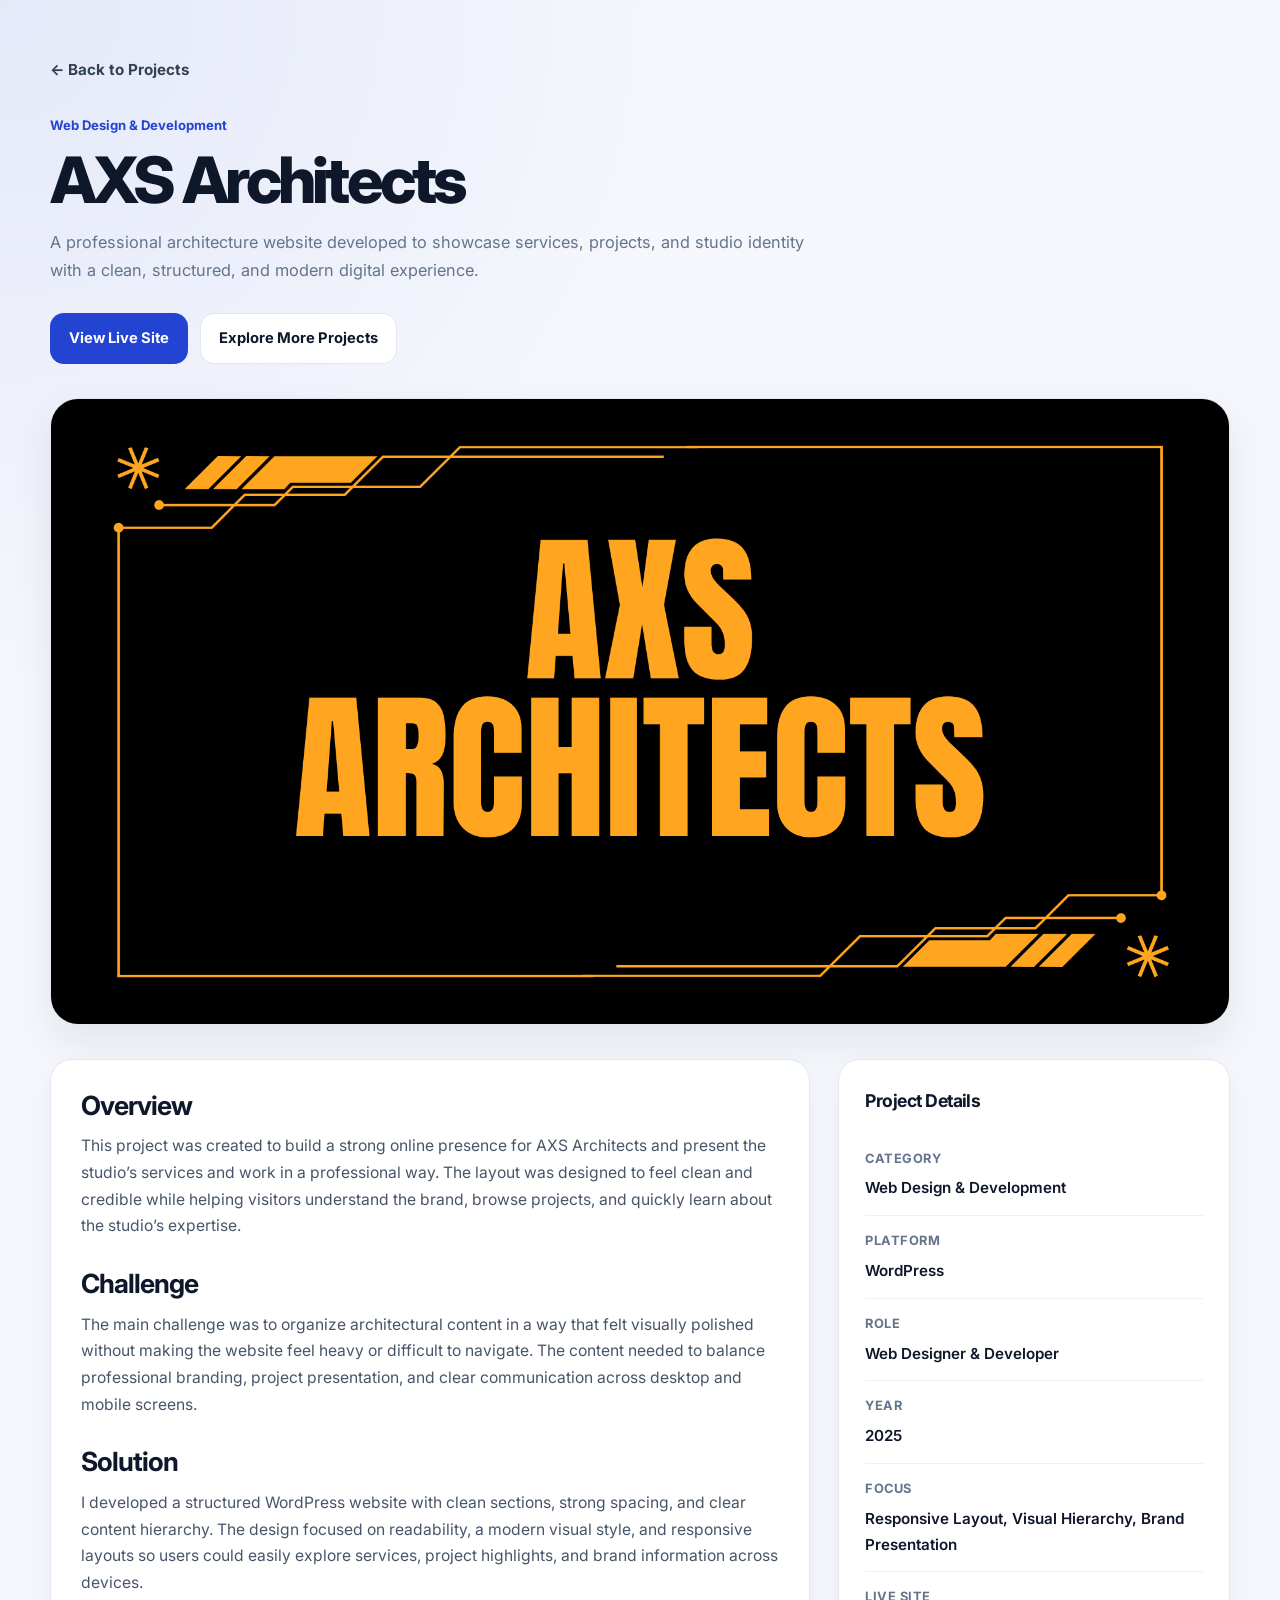
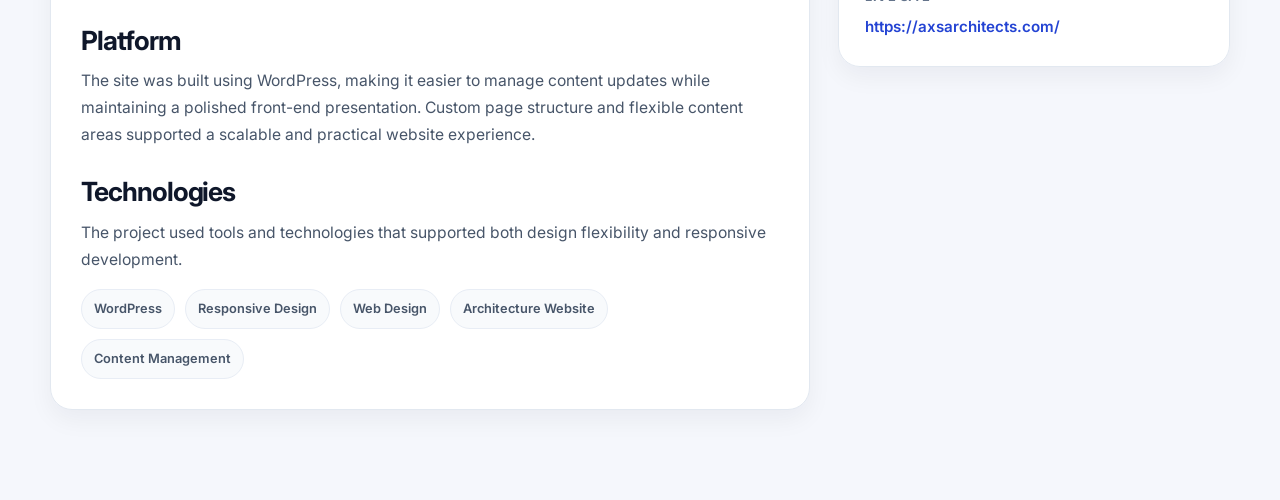
==== axs-architects-detail.html @ b2b94c78 "Initial portfolio upload" ====
<!DOCTYPE html>
<html lang="en">

<head>
  <meta charset="UTF-8" />
  <meta name="viewport" content="width=device-width, initial-scale=1.0" />
  <title>AXS Architects | Project Details</title>
  <link rel="preconnect" href="https://fonts.googleapis.com">
  <link rel="preconnect" href="https://fonts.gstatic.com" crossorigin>
  <link href="https://fonts.googleapis.com/css2?family=Inter:wght@400;500;600;700;800&display=swap" rel="stylesheet">
  <style>
    * {
      margin: 0;
      padding: 0;
      box-sizing: border-box;
    }

    :root {
      --bg: #f5f7fc;
      --card: #ffffff;
      --text: #0f172a;
      --muted: #64748b;
      --line: #e2e8f0;
      --accent: #2343d3;
      --accent-dark: #1731a6;
      --shadow: 0 18px 40px rgba(15, 23, 42, 0.08);
      --radius-xl: 28px;
      --radius-lg: 22px;
      --radius-md: 16px;
      --container: 1180px;
    }

    body {
      font-family: "Inter", sans-serif;
      background:
        radial-gradient(circle at top left, rgba(35, 67, 211, 0.08), transparent 28%),
        var(--bg);
      color: var(--text);
      line-height: 1.7;
    }

    a {
      text-decoration: none;
      color: inherit;
    }

    img {
      width: 100%;
      display: block;
    }

    .container {
      width: min(var(--container), calc(100% - 40px));
      margin: 0 auto;
    }

    .project-page {
      padding: 56px 0 90px;
    }

    .back-link {
      display: inline-flex;
      align-items: center;
      gap: 8px;
      color: #334155;
      font-size: 0.95rem;
      font-weight: 700;
      margin-bottom: 28px;
      transition: color 0.25s ease;
    }

    .back-link:hover {
      color: var(--accent);
    }

    .project-header {
      max-width: 840px;
      margin-bottom: 28px;
    }

    .eyebrow {
      display: inline-block;
      color: var(--accent);
      font-size: 0.82rem;
      font-weight: 700;
      margin-bottom: 10px;
    }

    .project-title {
      font-size: clamp(2.4rem, 5vw, 4.1rem);
      line-height: 1.05;
      letter-spacing: -0.06em;
      margin-bottom: 16px;
      font-weight: 800;
    }

    .project-summary {
      color: var(--muted);
      font-size: 1.02rem;
      max-width: 760px;
    }

    .project-actions {
      display: flex;
      gap: 12px;
      flex-wrap: wrap;
      margin: 28px 0 34px;
    }

    .btn {
      display: inline-flex;
      align-items: center;
      justify-content: center;
      min-height: 46px;
      padding: 12px 18px;
      border-radius: 14px;
      font-size: 0.92rem;
      font-weight: 700;
      border: 1px solid transparent;
      transition: transform 0.2s ease, background 0.2s ease, color 0.2s ease, border-color 0.2s ease;
    }

    .btn:hover {
      transform: translateY(-1px);
    }

    .btn-primary {
      background: var(--accent);
      color: #fff;
    }

    .btn-primary:hover {
      background: var(--accent-dark);
    }

    .btn-secondary {
      background: #fff;
      color: var(--text);
      border-color: var(--line);
    }

    .btn-secondary:hover {
      border-color: rgba(35, 67, 211, 0.3);
      color: var(--accent);
    }

    .hero-image {
      overflow: hidden;
      border-radius: var(--radius-xl);
      border: 1px solid var(--line);
      background: linear-gradient(135deg, #dde7ff, #f8fbff);
      box-shadow: var(--shadow);
      margin-bottom: 34px;
      aspect-ratio: 16 / 8.5;
    }

    .hero-image img {
      height: 100%;
      object-fit: cover;
    }

    .content-grid {
      display: grid;
      grid-template-columns: minmax(0, 1.65fr) minmax(300px, 0.85fr);
      gap: 28px;
      align-items: start;
    }

    .content-card,
    .details-card {
      background: rgba(255, 255, 255, 0.96);
      border: 1px solid var(--line);
      border-radius: var(--radius-lg);
      box-shadow: 0 10px 25px rgba(15, 23, 42, 0.05);
    }

    .content-card {
      padding: 30px;
    }

    .details-card {
      padding: 26px;
      position: sticky;
      top: 24px;
    }

    .section {
      margin-bottom: 28px;
    }

    .section:last-child {
      margin-bottom: 0;
    }

    .section h2 {
      font-size: 1.65rem;
      line-height: 1.2;
      letter-spacing: -0.04em;
      margin-bottom: 12px;
    }

    .section p {
      color: #475569;
      font-size: 0.98rem;
    }

    .tag-list {
      display: flex;
      flex-wrap: wrap;
      gap: 10px;
      margin-top: 16px;
    }

    .tag-list span {
      padding: 8px 12px;
      border-radius: 999px;
      border: 1px solid #e8edf5;
      background: #f8fafc;
      font-size: 0.8rem;
      font-weight: 600;
      color: #475569;
    }

    .details-card h3 {
      font-size: 1.1rem;
      margin-bottom: 18px;
      letter-spacing: -0.03em;
    }

    .detail-item {
      padding: 14px 0;
      border-bottom: 1px solid #eef2f7;
    }

    .detail-item:last-child {
      border-bottom: none;
      padding-bottom: 0;
    }

    .detail-label {
      display: block;
      font-size: 0.8rem;
      font-weight: 700;
      color: var(--muted);
      margin-bottom: 6px;
      text-transform: uppercase;
      letter-spacing: 0.04em;
    }

    .detail-value {
      font-size: 0.95rem;
      color: #0f172a;
      font-weight: 600;
    }

    .detail-value a {
      color: var(--accent);
      word-break: break-word;
    }

    .detail-value a:hover {
      text-decoration: underline;
    }

    @media (max-width: 920px) {
      .content-grid {
        grid-template-columns: 1fr;
      }

      .details-card {
        position: static;
      }
    }

    @media (max-width: 768px) {
      .container {
        width: min(var(--container), calc(100% - 24px));
      }

      .project-page {
        padding-top: 28px;
      }

      .content-card,
      .details-card {
        padding: 20px;
      }

      .project-actions {
        flex-direction: column;
      }

      .btn {
        width: 100%;
      }
    }
  </style>
</head>

<body>
  <main class="project-page">
    <div class="container">
      <a href="projects.html" class="back-link">← Back to Projects</a>

      <header class="project-header">
        <span class="eyebrow">Web Design &amp; Development</span>
        <h1 class="project-title">AXS Architects</h1>
        <p class="project-summary">
          A professional architecture website developed to showcase services, projects, and studio identity with a
          clean,
          structured, and modern digital experience.
        </p>
      </header>

      <div class="project-actions">
        <a href="https://axsarchitects.com/" target="_blank" rel="noopener noreferrer" class="btn btn-primary">View Live
          Site</a>
        <a href="projects.html" class="btn btn-secondary">Explore More Projects</a>
      </div>

      <div class="hero-image">
        <img src="assets/axs-architects-detail.jpg" alt="AXS Architects project hero image">
      </div>

      <section class="content-grid">
        <div class="content-card">
          <div class="section">
            <h2>Overview</h2>
            <p>
              This project was created to build a strong online presence for AXS Architects and present the studio’s
              services and work in a professional way. The layout was designed to feel clean and credible while helping
              visitors understand the brand, browse projects, and quickly learn about the studio’s expertise.
            </p>
          </div>

          <div class="section">
            <h2>Challenge</h2>
            <p>
              The main challenge was to organize architectural content in a way that felt visually polished without
              making
              the website feel heavy or difficult to navigate. The content needed to balance professional branding,
              project presentation, and clear communication across desktop and mobile screens.
            </p>
          </div>

          <div class="section">
            <h2>Solution</h2>
            <p>
              I developed a structured WordPress website with clean sections, strong spacing, and clear content
              hierarchy.
              The design focused on readability, a modern visual style, and responsive layouts so users could easily
              explore services, project highlights, and brand information across devices.
            </p>
          </div>

          <div class="section">
            <h2>Platform</h2>
            <p>
              The site was built using WordPress, making it easier to manage content updates while maintaining a
              polished
              front-end presentation. Custom page structure and flexible content areas supported a scalable and
              practical
              website experience.
            </p>
          </div>

          <div class="section">
            <h2>Technologies</h2>
            <p>
              The project used tools and technologies that supported both design flexibility and responsive development.
            </p>
            <div class="tag-list">
              <span>WordPress</span>
              <span>Responsive Design</span>
              <span>Web Design</span>
              <span>Architecture Website</span>
              <span>Content Management</span>
            </div>
          </div>
        </div>

        <aside class="details-card">
          <h3>Project Details</h3>

          <div class="detail-item">
            <span class="detail-label">Category</span>
            <div class="detail-value">Web Design &amp; Development</div>
          </div>

          <div class="detail-item">
            <span class="detail-label">Platform</span>
            <div class="detail-value">WordPress</div>
          </div>

          <div class="detail-item">
            <span class="detail-label">Role</span>
            <div class="detail-value">Web Designer &amp; Developer</div>
          </div>

          <div class="detail-item">
            <span class="detail-label">Year</span>
            <div class="detail-value">2025</div>
          </div>

          <div class="detail-item">
            <span class="detail-label">Focus</span>
            <div class="detail-value">Responsive Layout, Visual Hierarchy, Brand Presentation</div>
          </div>

          <div class="detail-item">
            <span class="detail-label">Live Site</span>
            <div class="detail-value">
              <a href="https://axsarchitects.com/" target="_blank"
                rel="noopener noreferrer">https://axsarchitects.com/</a>
            </div>
          </div>
        </aside>
      </section>
    </div>
  </main>
</body>

</html>
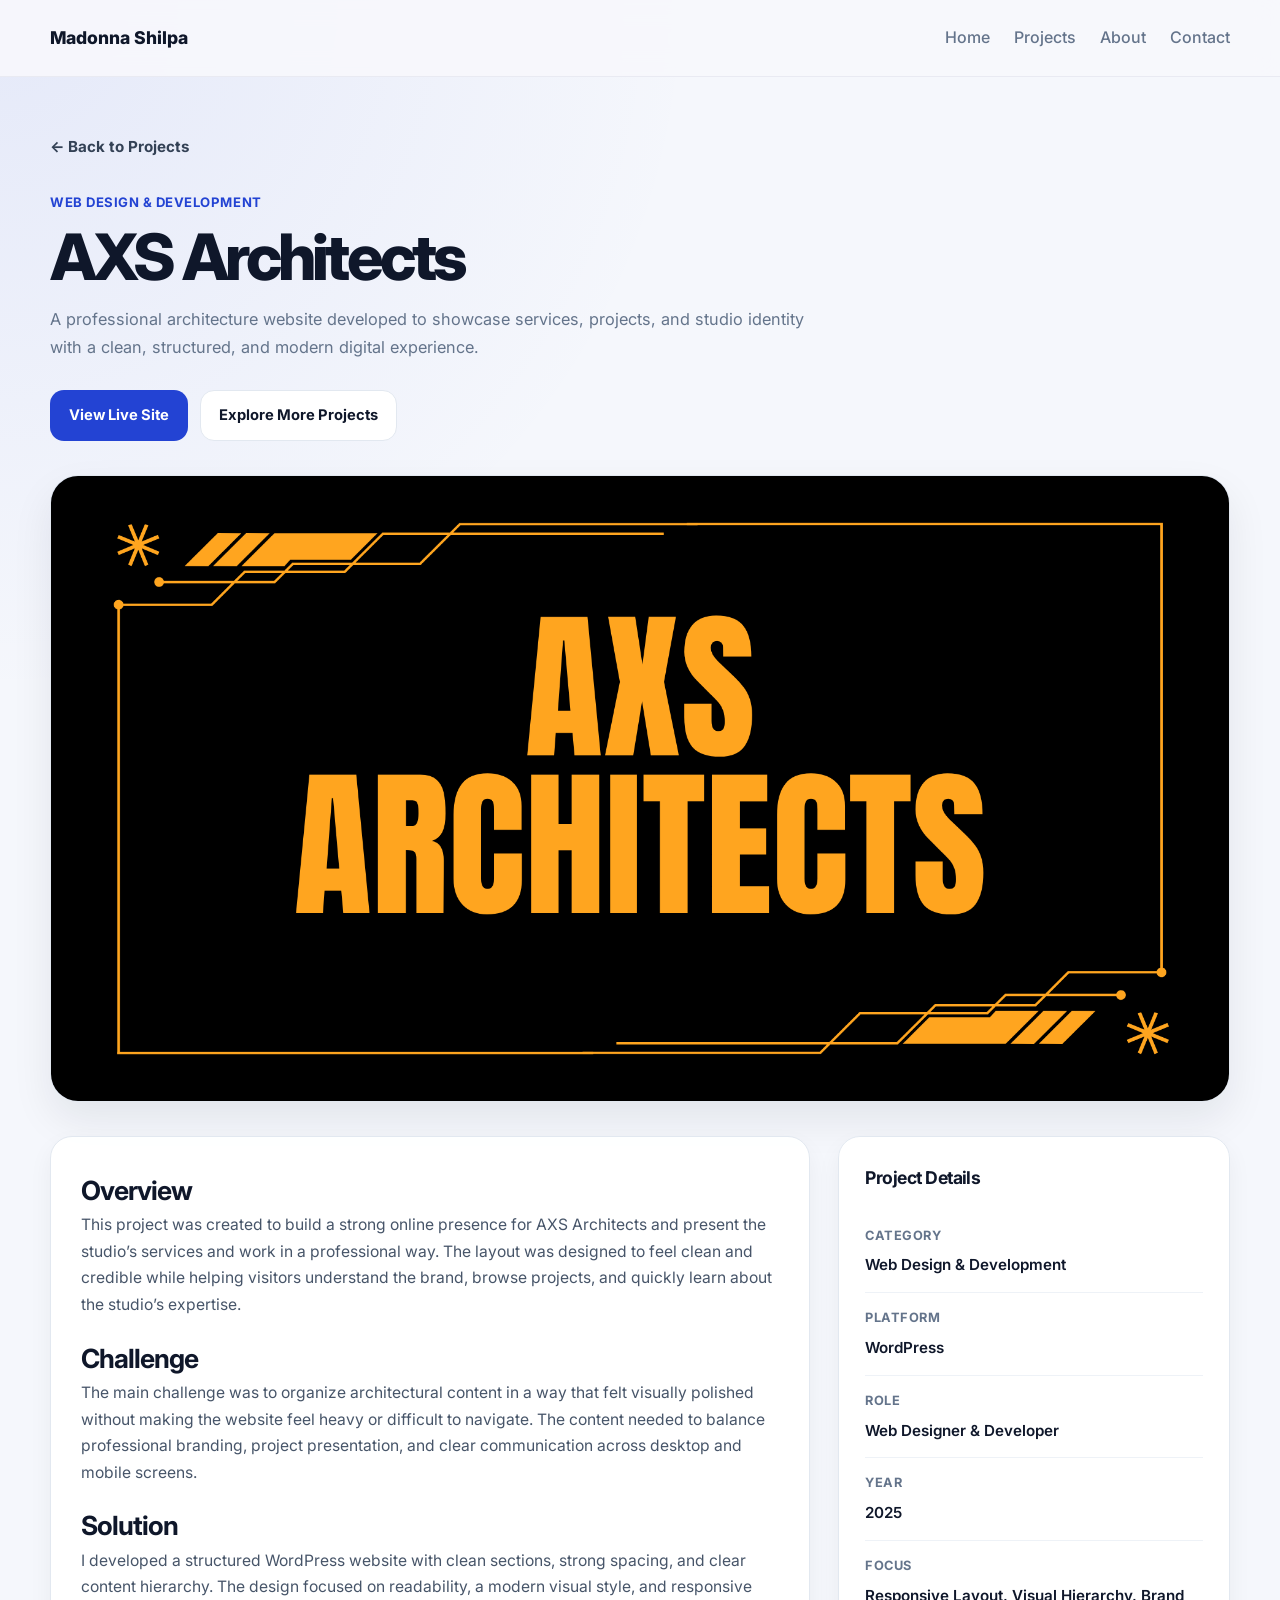
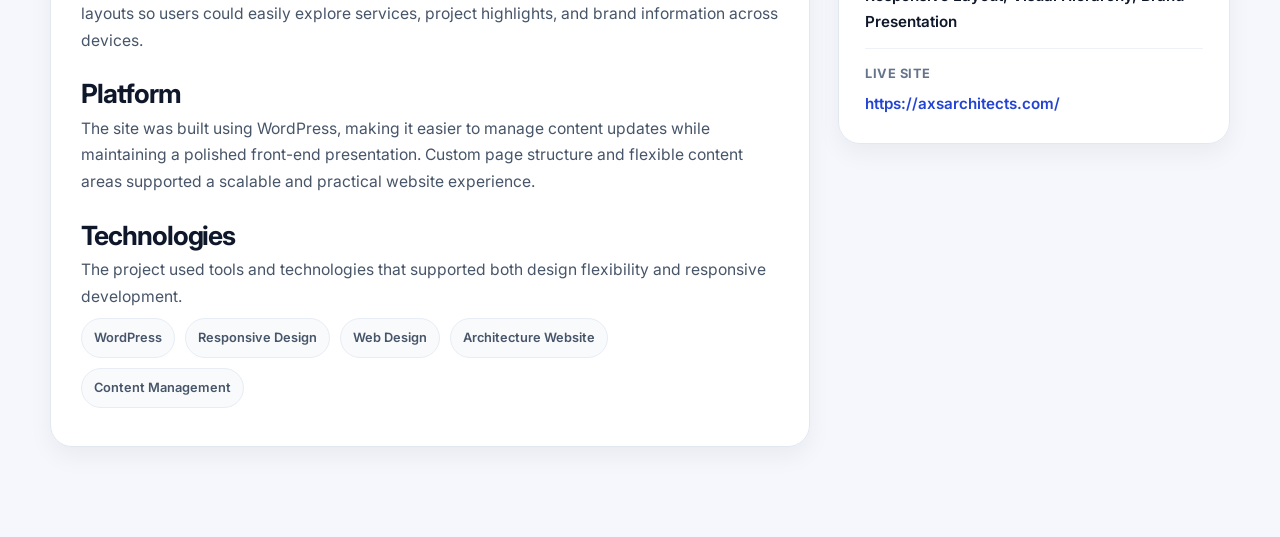
==== commit 20366886: "Updated the code changes" ====
--- a/axs-architects-detail.html
+++ b/axs-architects-detail.html
@@ -8,6 +8,7 @@
   <link rel="preconnect" href="https://fonts.googleapis.com">
   <link rel="preconnect" href="https://fonts.gstatic.com" crossorigin>
   <link href="https://fonts.googleapis.com/css2?family=Inter:wght@400;500;600;700;800&display=swap" rel="stylesheet">
+  <link rel="stylesheet" href="styles.css" />
   <style>
     * {
       margin: 0;
@@ -298,6 +299,20 @@
 </head>
 
 <body>
+  <header class="site-header">
+    <div class="container nav">
+      <a href="index.html" class="logo">Madonna Shilpa</a>
+      <nav>
+        <ul class="nav-links">
+          <li><a href="index.html">Home</a></li>
+          <li><a href="projects.html">Projects</a></li>
+          <li><a href="about.html">About</a></li>
+          <li><a href="contact.html">Contact</a></li>
+        </ul>
+      </nav>
+      <button class="menu-toggle" id="menuToggle">☰</button>
+    </div>
+  </header>
   <main class="project-page">
     <div class="container">
       <a href="projects.html" class="back-link">← Back to Projects</a>
--- a/styles.css
+++ b/styles.css
@@ -0,0 +1,677 @@
+:root {
+  --bg: #f8f8fc;
+  --white: #ffffff;
+  --text: #14151f;
+  --muted: #5a6175;
+  --border: #e6e8f0;
+  --primary: #2343d3;
+  --primary-dark: #1b35aa;
+  --shadow: 0 20px 60px rgba(19, 28, 58, 0.08);
+  --radius: 22px;
+}
+
+* {
+  box-sizing: border-box;
+  margin: 0;
+  padding: 0;
+}
+
+html {
+  scroll-behavior: smooth;
+}
+
+body {
+  font-family: 'Inter', sans-serif;
+  background: var(--bg);
+  color: var(--text);
+  line-height: 1.6;
+}
+
+a {
+  color: inherit;
+  text-decoration: none;
+}
+
+img {
+  max-width: 100%;
+  display: block;
+}
+
+.container {
+  width: min(1120px, calc(100% - 2rem));
+  margin: 0 auto;
+}
+
+.narrow {
+  max-width: 780px;
+}
+
+.site-header {
+  position: sticky;
+  top: 0;
+  z-index: 30;
+  background: rgba(248, 248, 252, 0.9);
+  backdrop-filter: blur(12px);
+  border-bottom: 1px solid rgba(230, 232, 240, 0.8);
+}
+
+.nav {
+  min-height: 76px;
+  display: flex;
+  align-items: center;
+  justify-content: space-between;
+  gap: 1rem;
+}
+
+.logo {
+  font-size: 1.1rem;
+  font-weight: 800;
+}
+
+.nav-links {
+  list-style: none;
+  display: flex;
+  gap: 1.5rem;
+}
+
+.nav-links a {
+  font-weight: 500;
+  color: var(--muted);
+}
+
+.nav-links a:hover,
+.footer-links a:hover,
+.text-link:hover {
+  color: var(--primary);
+}
+
+.menu-toggle {
+  display: none;
+  border: 0;
+  background: transparent;
+  font-size: 1.6rem;
+  cursor: pointer;
+}
+
+.hero,
+.page-hero {
+  padding: 5.5rem 0 3rem;
+}
+
+.hero-grid,
+.about-grid,
+.contact-grid,
+.project-detail-grid {
+  display: grid;
+  grid-template-columns: 1.1fr 0.9fr;
+  gap: 2rem;
+  align-items: center;
+}
+
+.eyebrow,
+.section-label {
+  color: var(--primary);
+  font-weight: 700;
+  letter-spacing: 0.04em;
+  text-transform: uppercase;
+  font-size: 0.84rem;
+  margin-bottom: 0.8rem;
+}
+
+h1 {
+  font-size: clamp(2.3rem, 5vw, 4.5rem);
+  line-height: 1.08;
+  margin-bottom: 1rem;
+}
+
+h2 {
+  font-size: clamp(1.8rem, 3vw, 2.7rem);
+  line-height: 1.15;
+  margin-bottom: 1rem;
+}
+
+h3 {
+  font-size: 1.2rem;
+  margin-bottom: 0.5rem;
+}
+
+.hero-text,
+.page-hero p,
+.project-intro,
+.project-meta p,
+.project-card p,
+.category-card p,
+.contact-card p,
+.about-grid p {
+  color: var(--muted);
+}
+
+.hero-actions,
+.project-actions {
+  display: flex;
+  flex-wrap: wrap;
+  gap: 1rem;
+  margin-top: 1.5rem;
+}
+
+.btn {
+  display: inline-flex;
+  align-items: center;
+  justify-content: center;
+  border-radius: 999px;
+  padding: 0.95rem 1.35rem;
+  font-weight: 700;
+  transition: 0.2s ease;
+}
+
+.btn-primary,
+.btn-small {
+  background: var(--primary);
+  color: var(--white);
+}
+
+.btn-primary:hover,
+.btn-small:hover {
+  background: var(--primary-dark);
+}
+
+.btn-secondary {
+  border: 1px solid var(--border);
+  background: var(--white);
+}
+
+.btn-secondary:hover {
+  border-color: var(--primary);
+  color: var(--primary);
+}
+
+.btn-small {
+  padding: 0.8rem 1.05rem;
+  font-size: 0.95rem;
+}
+
+.profile-card,
+.project-card,
+.category-card,
+.contact-card,
+.contact-form,
+.project-sidebar,
+.about-photo,
+.project-hero-image {
+  background: var(--white);
+  border: 1px solid var(--border);
+  border-radius: var(--radius);
+  box-shadow: var(--shadow);
+}
+
+.profile-card {
+  padding: 1rem;
+}
+
+.profile-image,
+.about-photo {
+  width: 100%;
+  aspect-ratio: 4 / 5;
+  object-fit: cover;
+  border-radius: calc(var(--radius) - 8px);
+}
+
+.profile-note {
+  margin-top: 0.9rem;
+  font-size: 0.92rem;
+  color: var(--muted);
+}
+
+.section {
+  padding: 4.5rem 0;
+}
+
+.muted-bg {
+  background: #eef2ff;
+}
+
+.section-title-row {
+  display: flex;
+  justify-content: space-between;
+  gap: 1rem;
+  align-items: end;
+  margin-bottom: 2rem;
+}
+
+.text-link {
+  font-weight: 700;
+  color: var(--muted);
+}
+
+.category-grid,
+.projects-grid {
+  display: grid;
+  grid-template-columns: repeat(3, 1fr);
+  gap: 1.4rem;
+}
+
+.category-card,
+.project-card {
+  overflow: hidden;
+}
+
+.category-card {
+  padding: 1.6rem;
+}
+
+.project-thumb,
+.project-hero-image {
+  width: 100%;
+  aspect-ratio: 16 / 10;
+  object-fit: cover;
+}
+
+.project-content {
+  padding: 1.2rem;
+}
+
+.tag {
+  display: inline-block;
+  margin-bottom: 0.8rem;
+  padding: 0.35rem 0.75rem;
+  background: #edf2ff;
+  color: var(--primary);
+  border-radius: 999px;
+  font-size: 0.8rem;
+  font-weight: 700;
+}
+
+.site-footer {
+  padding: 1.4rem 0;
+  border-top: 1px solid var(--border);
+  background: var(--white);
+}
+
+.footer-row,
+.footer-links {
+  display: flex;
+  justify-content: space-between;
+  align-items: center;
+  gap: 1rem;
+  flex-wrap: wrap;
+}
+
+.footer-links {
+  gap: 1.2rem;
+}
+
+.project-page {
+  padding: 1.5rem 0 2rem;
+}
+
+.project-detail-grid {
+  align-items: start;
+}
+
+.project-sidebar {
+  padding: 1rem;
+}
+
+.project-sidebar ul {
+  list-style: none;
+  display: grid;
+  gap: 0.5rem;
+  color: var(--muted);
+}
+
+.project-body {
+  display: grid;
+  gap: 0.35rem;
+  margin-top: 0.25rem;
+}
+
+.project-page .section {
+  padding: 0.5rem 0;
+  margin: 0;
+}
+
+.project-page .section h2 {
+  margin: 0 0 0.35rem;
+}
+
+.project-page .section p,
+.project-page .section ul {
+  margin: 0 0 0.5rem;
+}
+
+.project-page .section ul {
+  padding-left: 1.25rem;
+}
+
+.project-page .section li {
+  margin-bottom: 0.35rem;
+}
+
+.project-page .section .tag-list {
+  margin-top: 0.5rem;
+}
+
+.project-body section {
+  background: var(--white);
+  border: 1px solid var(--border);
+  border-radius: var(--radius);
+  padding: 1rem;
+}
+
+.project-body section h2 {
+  margin-bottom: 0.75rem;
+}
+
+.project-body section p {
+  margin-bottom: 0.75rem;
+}
+
+.project-body section ul {
+  margin-top: 0.35rem;
+  margin-bottom: 0.75rem;
+}
+
+.project-body section li {
+  margin-bottom: 0.25rem;
+}
+
+.project-body section .tag-list {
+  margin-top: 0.5rem;
+}
+
+.contact-grid {
+  align-items: start;
+}
+
+.contact-card,
+.contact-form {
+  padding: 1.5rem;
+}
+
+.contact-form {
+  display: grid;
+  gap: 1rem;
+}
+
+.contact-form label {
+  display: grid;
+  gap: 0.45rem;
+  font-weight: 600;
+}
+
+.contact-form input,
+.contact-form textarea {
+  width: 100%;
+  border: 1px solid var(--border);
+  border-radius: 16px;
+  padding: 0.9rem 1rem;
+  font: inherit;
+}
+
+@media (max-width: 1100px) {
+
+  .hero-grid,
+  .about-grid,
+  .contact-grid,
+  .project-detail-grid,
+  .category-grid,
+  .projects-grid {
+    grid-template-columns: repeat(2, minmax(0, 1fr));
+  }
+
+  .hero,
+  .page-hero,
+  .section {
+    padding: 4.2rem 0 2rem;
+  }
+}
+
+@media (max-width: 900px) {
+
+  .hero-grid,
+  .about-grid,
+  .contact-grid,
+  .project-detail-grid,
+  .category-grid,
+  .projects-grid {
+    grid-template-columns: 1fr;
+  }
+
+  .nav-links {
+    position: absolute;
+    right: 1rem;
+    top: 76px;
+    background: var(--white);
+    border: 1px solid var(--border);
+    border-radius: 16px;
+    padding: 1rem;
+    display: none;
+    flex-direction: column;
+    width: min(240px, calc(100% - 2rem));
+    box-shadow: var(--shadow);
+  }
+
+  .nav-links.open {
+    display: flex;
+  }
+
+  .menu-toggle {
+    display: block;
+  }
+
+  nav {
+    margin-left: auto;
+  }
+
+  .section-title-row {
+    align-items: start;
+    flex-direction: column;
+  }
+}
+
+@media (max-width: 760px) {
+
+  .hero-grid,
+  .about-grid,
+  .contact-grid,
+  .project-detail-grid,
+  .category-grid,
+  .projects-grid {
+    grid-template-columns: 1fr;
+  }
+
+  .hero,
+  .page-hero,
+  .section {
+    padding: 3.2rem 0 1.5rem;
+  }
+
+  .nav-links {
+    width: calc(100% - 2rem);
+    left: 1rem;
+    right: 1rem;
+  }
+
+  .footer-row,
+  .footer-links {
+    flex-direction: column;
+    align-items: flex-start;
+  }
+
+  .footer-links {
+    width: 100%;
+  }
+}
+
+/* ABOUT PAGE ALIGNMENT FIX */
+.page-hero.about-hero {
+  padding: 5rem 0 2rem;
+}
+
+.about-hero h1 {
+  max-width: 760px;
+  font-size: clamp(2.8rem, 6vw, 5rem);
+  line-height: 1.02;
+  letter-spacing: -0.05em;
+  margin-bottom: 0;
+}
+
+.about-section {
+  padding-top: 1rem;
+}
+
+.about-grid {
+  grid-template-columns: 1fr 1fr;
+  gap: 4rem;
+  align-items: center;
+}
+
+.about-image-wrap {
+  display: flex;
+  justify-content: center;
+}
+
+.about-photo {
+  width: 100%;
+  max-width: 540px;
+  aspect-ratio: 4 / 5;
+  object-fit: cover;
+  border-radius: 20px;
+}
+
+.about-content {
+  max-width: 520px;
+}
+
+.about-content h2 {
+  font-size: clamp(2rem, 4vw, 3.25rem);
+  line-height: 1.1;
+  margin-bottom: 1.25rem;
+  letter-spacing: -0.04em;
+}
+
+.about-content p {
+  font-size: 1.05rem;
+  color: var(--muted);
+  margin-bottom: 1rem;
+}
+
+@media (max-width: 900px) {
+  .page-hero.about-hero {
+    padding: 4rem 0 1.5rem;
+  }
+
+  .about-grid {
+    grid-template-columns: 1fr;
+    gap: 2rem;
+  }
+
+  .about-content,
+  .about-photo {
+    max-width: 100%;
+  }
+}
+
+/* CONTACT PAGE FIX */
+.contact-hero {
+  padding: 5rem 0 2rem;
+}
+
+.contact-hero h1 {
+  margin-bottom: 1rem;
+}
+
+.contact-hero-text {
+  max-width: 680px;
+  font-size: 1.05rem;
+  color: var(--muted);
+}
+
+.contact-section {
+  padding-top: 1.5rem;
+}
+
+.contact-grid {
+  grid-template-columns: 0.95fr 1.05fr;
+  gap: 2rem;
+  align-items: start;
+}
+
+.contact-info {
+  padding: 2rem;
+  min-height: 100%;
+}
+
+.contact-info h2 {
+  margin-bottom: 1rem;
+}
+
+.contact-info>p {
+  margin-bottom: 1.25rem;
+  color: var(--muted);
+}
+
+.contact-list {
+  display: grid;
+  gap: 0.9rem;
+}
+
+.contact-list p {
+  margin: 0;
+  color: var(--muted);
+}
+
+.contact-list a {
+  color: var(--primary);
+  word-break: break-word;
+}
+
+.contact-list a:hover {
+  text-decoration: underline;
+}
+
+.contact-form-custom {
+  padding: 2rem;
+  gap: 0.9rem;
+}
+
+.contact-form-custom label {
+  font-weight: 700;
+  color: var(--text);
+  margin-bottom: -0.2rem;
+}
+
+.contact-form-custom input,
+.contact-form-custom textarea {
+  border-radius: 18px;
+  padding: 1rem 1rem;
+  border: 1px solid var(--border);
+  background: var(--white);
+  font: inherit;
+}
+
+.contact-form-custom textarea {
+  min-height: 180px;
+  resize: vertical;
+}
+
+.contact-btn {
+  width: 100%;
+  margin-top: 0.5rem;
+  border-radius: 999px;
+}
+
+@media (max-width: 900px) {
+  .contact-hero {
+    padding: 4rem 0 1.5rem;
+  }
+
+  .contact-grid {
+    grid-template-columns: 1fr;
+  }
+
+  .contact-info,
+  .contact-form-custom {
+    padding: 1.4rem;
+  }
+}
